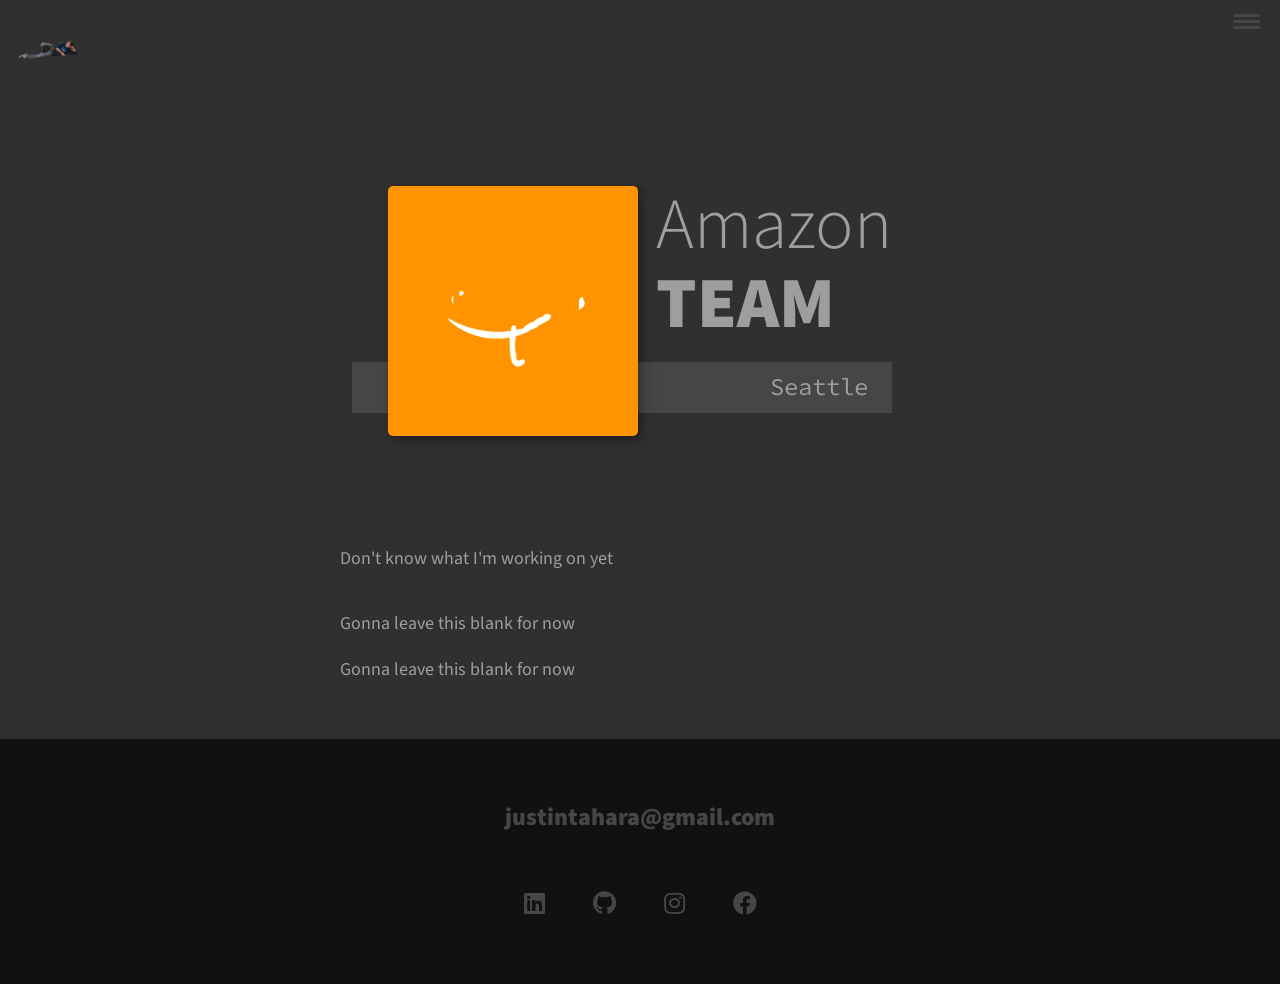
==== Amazon.html @ 8755643b "Added Easter Egg" ====
<!DOCTYPE html>
<html lang="en">
    <head>
        <meta charset="UTF-8">
        <meta name="viewport" content="width=device-width, initial-scale=1.0">
        <title>Justin's Personal Website</title>
        <link rel="stylesheet" href="https://cdnjs.cloudflare.com/ajax/libs/normalize/7.0.0/normalize.min.css">
        <link rel="stylesheet" href="https://cdnjs.cloudflare.com/ajax/libs/font-awesome/5.11.2/css/all.css" 
        integrity="sha256-46qynGAkLSFpVbEBog43gvNhfrOj+BmwXdxFgVK/Kvc=" crossorigin="anonymous" /> 

        <!-- Update these with your own fonts -->
        <link href="https://fonts.googleapis.com/css?family=Source+Code+Pro:400,900|Source+Sans+Pro:300,900&display=swap" rel="stylesheet">

        <link rel="stylesheet" href="css/style.css">

    </head>
    <body>
        <header>
            <div class="logo">
                <img src="img/justin.png" alt="" class="logo__img" href="https://justin1026time.wixsite.com/justintahara">
            </div>
            <button class="nav-toggle" aria-label="toggle navigation">
                <span class="hamburger"></span>
            </button>
            <nav class="nav">
                <ul class="nav__list">
                    <li class="nav__item"><a href="index.html" class="nav__link">Home</a></li>
                    <li class="nav__item"><a href="index.html#about" class="nav__link">About me</a></li>
                    <li class="nav__item"><a href="index.html#experience" class="nav__link">Experience</a></li>
                    <li class="nav__item"><a href="index.html#services" class="nav__link">My Hobbies</a></li>
                </ul>
            </nav>
        </header>

        <!-- Introduction -->
        <section class="intro">
            <h1 class="section__title section__title--intro">
                Amazon <strong>TEAM</strong>
            </h1>
            <p class="section__subtitle section__subtitle--intro">Seattle</p>
            <img src="img/Amazon.gif" alt="logo" class="intro__img rounded-corners">
        </section>

        <div class="portfolio-item-individual">
            <p>Don't know what I'm working on yet</p>
            <img src="img/" alt="">
            <p>Gonna leave this blank for now</p>
            <p>Gonna leave this blank for now</p>
        </div>

         <!-- Footer -->
         <footer class="footer">
            <!-- replace with your own email address -->
            <a href="mailto:justintahara@gmail.com" class="footer__link">justintahara@gmail.com</a>
                <ul class="social-list">
                    <li class="social-list__item">
                        <a class="social-list__link" href="https://www.linkedin.com/in/justintahara/">
                            <i class="fab fa-linkedin"></i>
                        </a>
                    </li>
                    <li class="social-list__item">
                        <a class="social-list__link" href="https://github.com/Tahara26">
                            <i class="fab fa-github"></i>
                        </a>
                    </li>
                    <li class="social-list__item">
                        <a class="social-list__link" href="https://www.instagram.com/justintahara/">
                            <i class="fab fa-instagram"></i>
                        </a>
                    </li>
                    <li class="social-list__item">
                        <a class="social-list__link" href="https://www.facebook.com/justin.tahara">
                            <i class="fab fa-facebook"></i>
                        </a>
                    </li>
                </ul>
        </footer>

        <script src="js/index.js"></script>

    </body>
</html>
---- css/style.css ----
*,
*::before,
*::after {
    box-sizing: border-box;
}

/* Custom Properties, update these for your own design */

:root {
    --ff-primary: 'Source Sans Pro', sans-serif;
    --ff-secondary: 'Source Code Pro', monospace;
    
    --fw-reg: 300;
    --fw-bold: 900;
    
    --clr-light: #303030;
    --clr-dark: rgb(158, 158, 158);
    --clr-accent: #464646;
    
    --fs-h1: 3rem;
    --fs-h2: 2.25rem;
    --fs-h3: 1.25rem;
    --fs-body: 1rem;

    --bs: 0.25em 0.25em 0.75em rgba(0,0,0,.25),
          0.125em 0.125em 0.25em rgba(0,0,0,.15);
}

@media (min-width: 800px) {
    :root {
        --fs-h1: 4.5rem;
        --fs-h2: 3.75rem;
        --fs-h3: 1.5rem;
        --fs-body: 1.125rem;
    }
}

/* General styles */

html {
    scroll-behavior: smooth;
}

body {
    background: var(--clr-light);
    color: var(--clr-dark);
    margin: 0;
    font-family: var(--ff-primary);
    font-size: var(--fs-body);
    line-height: 1.6;
}

section {
    padding: 5em 2em;
}

img {
    display: block;
    max-width: 100%;
}

strong { font-weight: var(--fw-bold) }

:focus {
    outline: 3px solid var(--clr-accent);
    outline-offset: 3px;
}

/* Buttons */

.btn {
    display: inline-block;
    padding: .5em 2.5em;
    background: var(--clr-accent);
    color: var(--clr-dark);
    text-decoration: none;
    cursor: pointer;
    font-size: .8rem;
    text-transform: uppercase;
    letter-spacing: 2px;
    font-weight: var(--fw-bold);
    transition: transform 200ms ease-in-out;
}

.btn:hover {
    transform: scale(1.1);
}

/* Typography */

h1,
h2,
h3 {
    line-height: 1.1;
    margin: 0;
}

h1 { font-size: var(--fs-h1) }
h2 { font-size: var(--fs-h2) }
h3 { font-size: var(--fs-h3) }


.section__title {
    margin-bottom: .25em;
}

.section__title--intro {
    font-weight: var(--fw-reg);
}

.section__title--intro strong {
    display: block;
}

.section__subtitle {
    margin: 0;
    font-size: var(--fs-h3);
}

.section__subtitle--intro,
.section__subtitle--about {
    background: var(--clr-accent);
    padding: .25em 1em;
    font-family: var(--ff-secondary);
    margin-bottom: 1em;
}

.section__subtitle--work {
    color: var(--clr-accent);
    font-weight: var(--fw-bold);
    margin-bottom: 2em;
}

/* header */

header {
    display: flex;
    justify-content: space-between;
    padding: 1em;
}

.logo {
    max-width: 100px;
}

.logo__img {
    width: 60%; /* Will shrink image to 30% of its original width */
    height: auto; 
}

.nav {
    position: fixed;
    background: var(--clr-dark);
    color: var(--clr-light);
    top: 0;
    bottom: 0;
    left: 0;
    right: 0;
    z-index: 100;
    
    transform: translateX(100%);
    transition: transform 250ms cubic-bezier(.5, 0, .5, 1);
}

.nav__list {
    list-style: none;
    display: flex;
    height: 100%;
    flex-direction: column;
    justify-content: space-evenly;
    align-items: center;
    margin: 0;
    padding: 0;
}

.nav__link {
    color: inherit;
    font-weight: var(--fw-bold);
    font-size: var(--fs-h2);
    text-decoration: none;
}

.nav__link:hover {
    color: var(--clr-accent);
}

.nav-toggle {
    padding: .5em;
    background: transparent;
    border: 0;
    cursor: pointer;
    position: absolute;
    right: 1em;
    top: 1em;
    z-index: 1000;
}

.nav-open .nav {
    transform: translateX(0);
}

.nav-open .nav-toggle {
    position: fixed;
}

.nav-open .hamburger {
    transform: rotate(.625turn);
}

.nav-open .hamburger::before {
    transform: rotate(90deg) translateX(-6px);
}

.nav-open .hamburger::after {
    opacity: 0;
}

.hamburger {
    display: block;
    position: relative;
}

.hamburger,
.hamburger::before,
.hamburger::after {
    background: var(--clr-accent);
    width: 2em;
    height: 3px;
    border-radius: 1em;
    transition: transform 250ms ease-in-out;
}

.hamburger::before,
.hamburger::after {
    content: '';
    position: absolute;
    left: 0;
    right: 0;
}

.hamburger::before { top: 6px; }
.hamburger::after { bottom: 6px; }

/*  Intro section  */

.intro {
    position: relative;
}

.intro__img {
    box-shadow: var(--bs);
    width: 20%; /* Will shrink image to 30% of its original width */
    height: auto; 
    border-radius: 5px;
}

.section__subtitle--intro {
    display: inline-block;
}

@media (min-width: 600px) {
    .intro {
        display: grid;
        width: min-content;
        margin: 0 auto;
        grid-column-gap: 1em;
        grid-template-areas: 
            "img title"
            "img subtitle";
        grid-template-columns: min-content max-content;
    }
    
    .intro__img {
        grid-area: img;
        min-width: 250px;
        position: relative;
        z-index: 2;
    }    
    
    .section__subtitle--intro {
        align-self: start;
        grid-column: -1 / 1;
        grid-row: 2;
        text-align: right;
        position: relative;
        left: -1.5em;
        width: calc(100% + 1.5em);
    }
}

/*  My services section  */

.my-services {
    background-color: var(--clr-dark);
    background-image: url(../img/services-bg.jpg);
    background-size: cover;
    /* background-blend-mode: multiply; */
    color: var(--clr-light);
    text-align: center;
}

.section__title--services {
    color: var(--clr-accent);
    position: relative;
}

.section__title--services::after {
    content: '';
    display: block;
    width: 2em;
    height: 1px;
    margin: 0.5em auto 1em;
    background: var(--clr-light);
    opacity: 0.25;
}

.services {
    margin-bottom: 4em;
}

.service {
    max-width: 500px;
    margin: 0 auto;
}

@media (min-width: 800px) {
    .services {
        display: flex;
        max-width: 1000px;
        margin-left: auto;
        margin-right: auto;
    }
    
    .service + .service {
        margin-left: 2em;
    }
}

.about-me {
    max-width: 1000px;
    margin: 0 auto;
}

.about-me__img {
    box-shadow: var(--bs);
    width: 100%; /* Will shrink image to 30% of its original width */
    height: auto; 
    border-radius: 5px;
}

@media (min-width: 600px) {
    .about-me {
        display: grid;
        grid-template-columns: 1fr 200px;
        grid-template-areas: 
            "title img"
            "subtitle img"
            "text img";
        grid-column-gap: 2em;
    }
    
    .section__title--about {
        grid-area: title;
    }
    
    .section__subtitle--about {
        grid-column: 1 / -1;
        grid-row: 2;
        position: relative;
        left: -1em;
        width: calc(100% + 2em);
        padding-left: 1em;
        padding-right: calc(200px + 4em);
    }
    
    .about-me__img {
        grid-area: img;
        position: relative;
        z-index: 2;
    }
}

/* My Work */

.my-work {
    background-color: var(--clr-dark);
    color: var(--clr-light);
    text-align: center;    
}

.portfolio {
    display: grid;
    grid-template-columns: repeat(auto-fit, minmax(300px, 1fr));
}

.portfolio__item {
    background: var(--clr-accent);
    overflow: hidden;
}

.portfolio__img {
    transition: 
        transform 750ms cubic-bezier(.5, 0, .5, 1),
        opacity 250ms linear;
}

.portfolio__item:focus {
    position: relative;
    z-index: 2;
}

.portfolio__img:hover,
.portfolio__item:focus .portfolio__img {
    transform: scale(1.2);
    opacity: .5;
}


/* footer */

.footer {
    background: #111;
    color: var(--clr-accent);
    text-align: center;
    padding: 2.5em 0;
    font-size: var(--fs-h3);

}

.footer a { 
    color: inherit;
    text-decoration: none;
}

.footer__link {
    font-weight: var(--fw-bold);
}

.footer__link:hover,
.social-list__link:hover {
    opacity: .7;
}

.footer__link:hover {
    text-decoration: underline;
}

.social-list {
    list-style: none;
    display: flex;
    justify-content: center;
    margin: 2em 0 0;
    padding: 0;
}

.social-list__item {
    margin: 0 .5em;
}

.social-list__link {
    padding: .5em;
}

/* Individual portfolio item styles */

.portfolio-item-individual {
    padding: 0 2em 2em;
    max-width: 1000px;
    margin: 0 auto;
}

.portfolio-item-individual p {
    max-width: 600px;
    margin-left: auto;
    margin-right: auto;
}
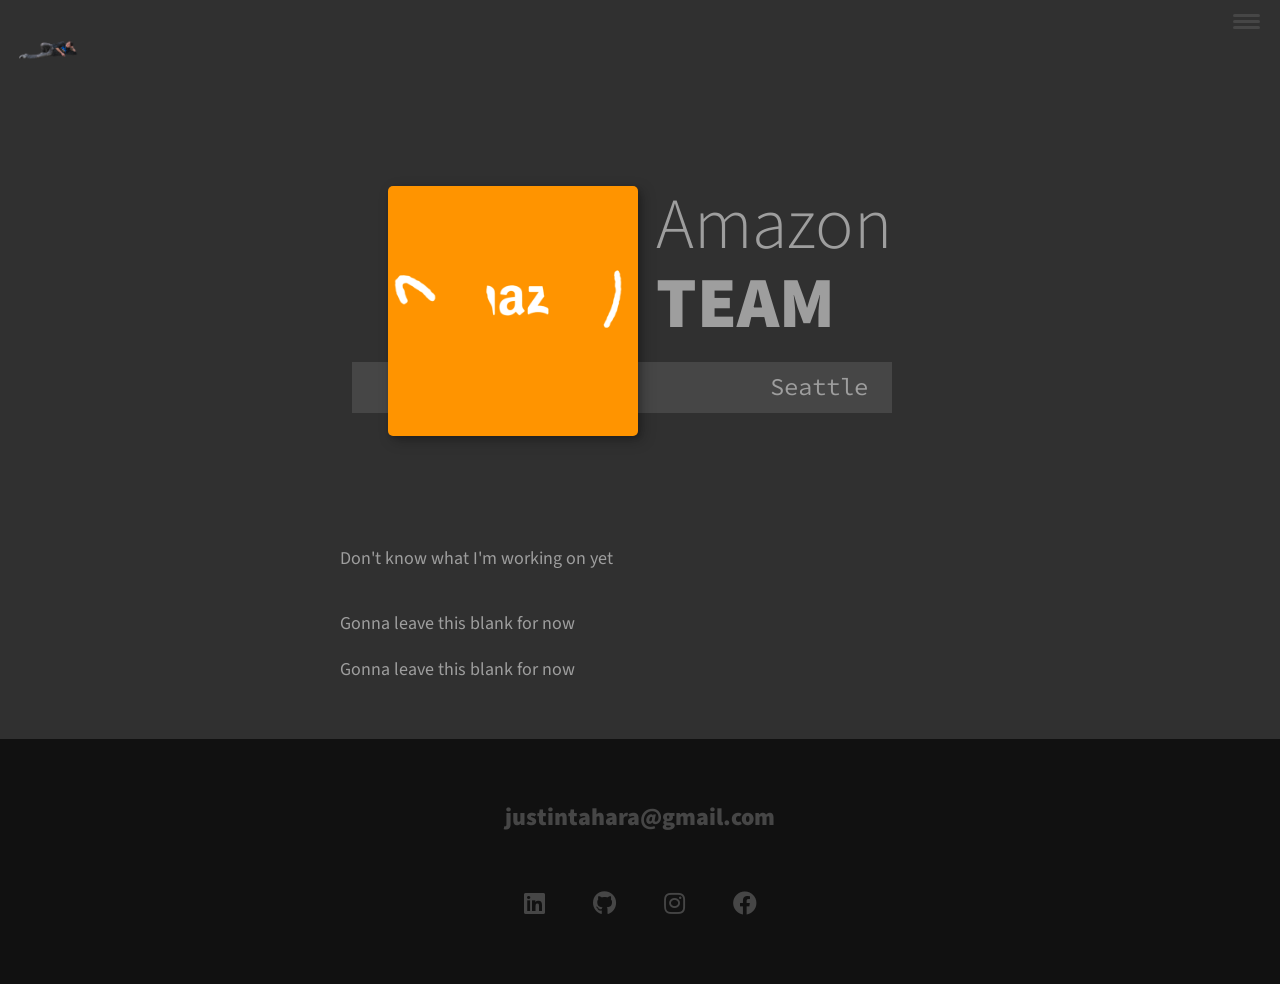
==== commit 07dd30e3: "Fixing Easter Egg" ====
--- a/Amazon.html
+++ b/Amazon.html
@@ -17,7 +17,9 @@
     <body>
         <header>
             <div class="logo">
-                <img src="img/justin.png" alt="" class="logo__img" href="https://justin1026time.wixsite.com/justintahara">
+                <a href="https://justin1026time.wixsite.com/justintahara">
+                    <img src="img/justin.png" alt="" class="logo__img">
+                </a>
             </div>
             <button class="nav-toggle" aria-label="toggle navigation">
                 <span class="hamburger"></span>
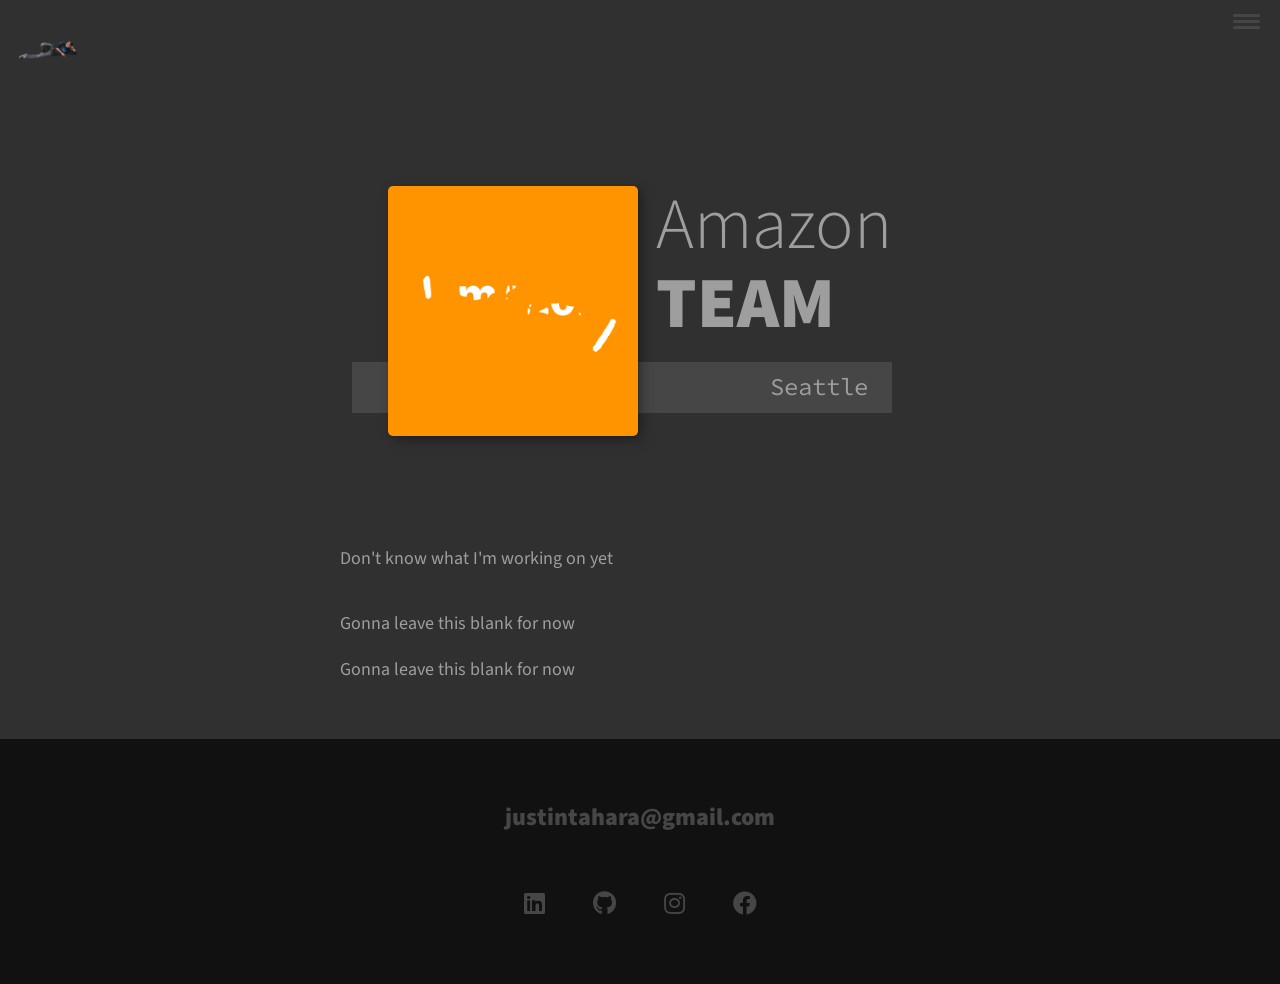
==== commit 6c4f3002: "Fixing up some text" ====
--- a/Amazon.html
+++ b/Amazon.html
@@ -45,7 +45,7 @@
 
         <div class="portfolio-item-individual">
             <p>Don't know what I'm working on yet</p>
-            <img src="img/" alt="">
+            <img src="img/" alt="" class="intro__img--site">
             <p>Gonna leave this blank for now</p>
             <p>Gonna leave this blank for now</p>
         </div>
--- a/css/style.css
+++ b/css/style.css
@@ -249,7 +249,7 @@
 
 .intro__img {
     box-shadow: var(--bs);
-    width: 20%; /* Will shrink image to 30% of its original width */
+    width: 100%; /* Will shrink image to 30% of its original width */
     height: auto; 
     border-radius: 5px;
 }
@@ -473,4 +473,11 @@
     max-width: 600px;
     margin-left: auto;
     margin-right: auto;
+}
+
+.intro__img--site {
+    box-shadow: var(--bs);
+    width: 100%; /* Will shrink image to 30% of its original width */
+    height: auto; 
+    border-radius: 5px;
 }
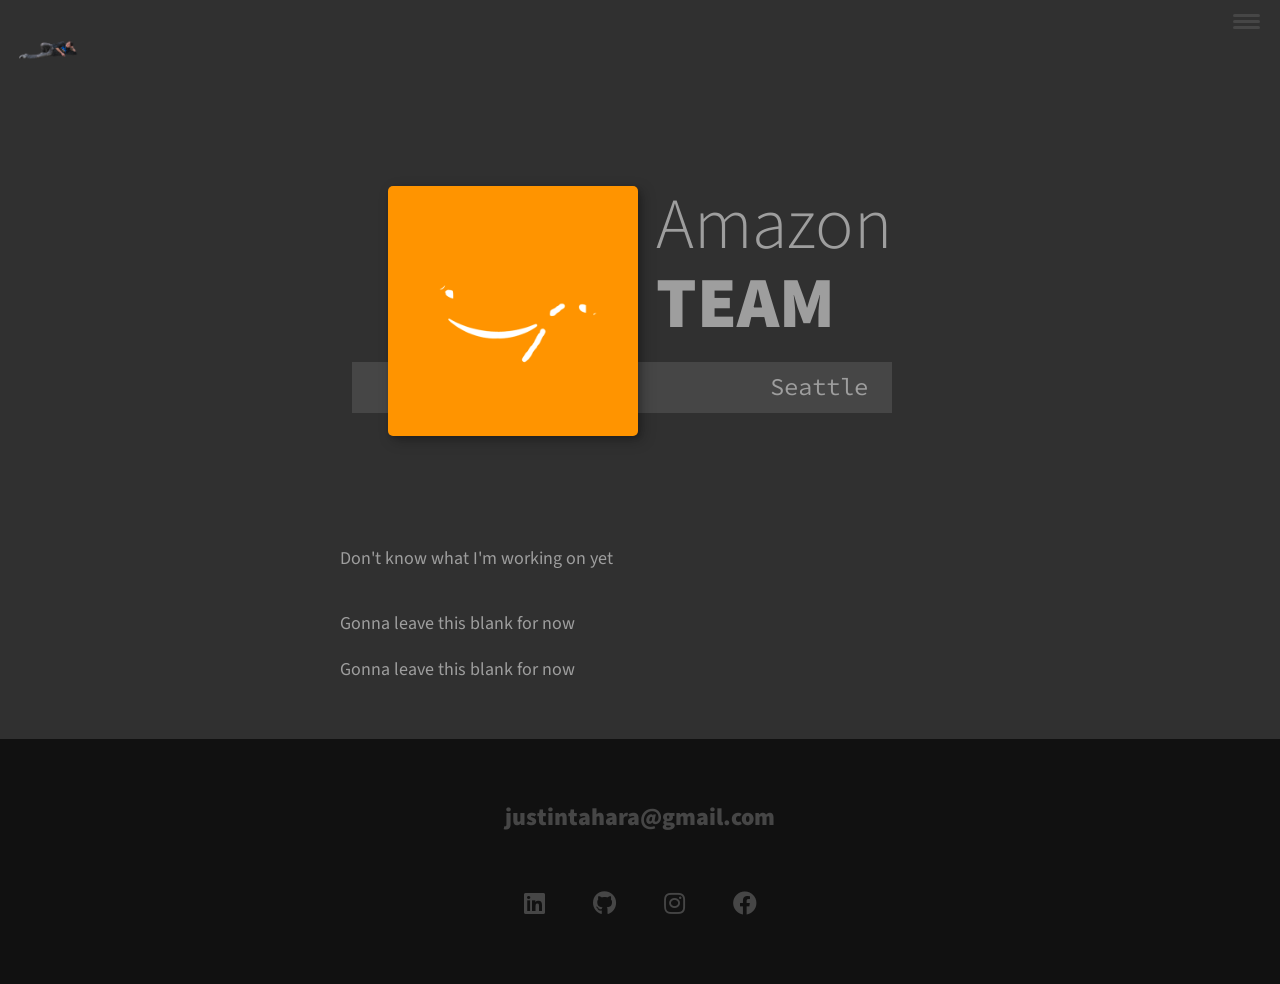
==== commit c2cc0deb: "Adding favicon" ====
--- a/Amazon.html
+++ b/Amazon.html
@@ -4,6 +4,7 @@
         <meta charset="UTF-8">
         <meta name="viewport" content="width=device-width, initial-scale=1.0">
         <title>Justin's Personal Website</title>
+        <link rel="icon" href="https://emojipedia-us.s3.dualstack.us-west-1.amazonaws.com/thumbs/120/apple/271/technologist-light-skin-tone_1f9d1-1f3fb-200d-1f4bb.png">
         <link rel="stylesheet" href="https://cdnjs.cloudflare.com/ajax/libs/normalize/7.0.0/normalize.min.css">
         <link rel="stylesheet" href="https://cdnjs.cloudflare.com/ajax/libs/font-awesome/5.11.2/css/all.css" 
         integrity="sha256-46qynGAkLSFpVbEBog43gvNhfrOj+BmwXdxFgVK/Kvc=" crossorigin="anonymous" /> 
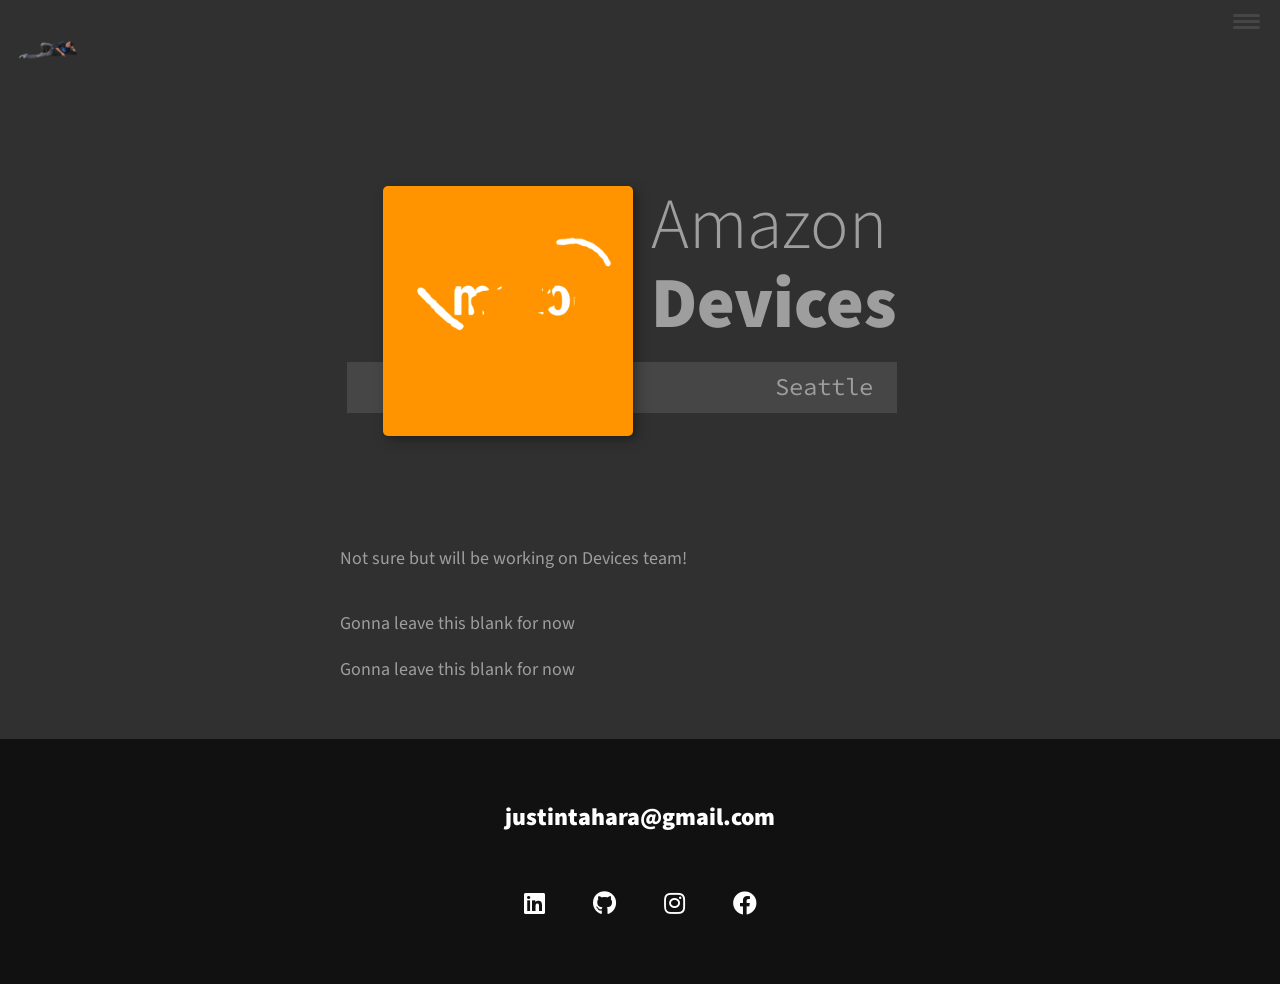
==== commit b6ad7905: "Update after WD and before Amazon" ====
--- a/Amazon.html
+++ b/Amazon.html
@@ -38,14 +38,14 @@
         <!-- Introduction -->
         <section class="intro">
             <h1 class="section__title section__title--intro">
-                Amazon <strong>TEAM</strong>
+                Amazon <strong>Devices</strong>
             </h1>
             <p class="section__subtitle section__subtitle--intro">Seattle</p>
             <img src="img/Amazon.gif" alt="logo" class="intro__img rounded-corners">
         </section>
 
         <div class="portfolio-item-individual">
-            <p>Don't know what I'm working on yet</p>
+            <p>Not sure but will be working on Devices team!</p>
             <img src="img/" alt="" class="intro__img--site">
             <p>Gonna leave this blank for now</p>
             <p>Gonna leave this blank for now</p>
--- a/css/style.css
+++ b/css/style.css
@@ -480,4 +480,24 @@
     width: 100%; /* Will shrink image to 30% of its original width */
     height: auto; 
     border-radius: 5px;
-}+}
+
+/* unvisited link */
+a:link {
+    color: white;
+  }
+  
+  /* visited link */
+  a:visited {
+    color: white;
+  }
+  
+  /* mouse over link */
+  a:hover {
+    color: var(--clr-dark);
+  }
+  
+  /* selected link */
+  a:active {
+    color: var(--clr-dark);
+  }
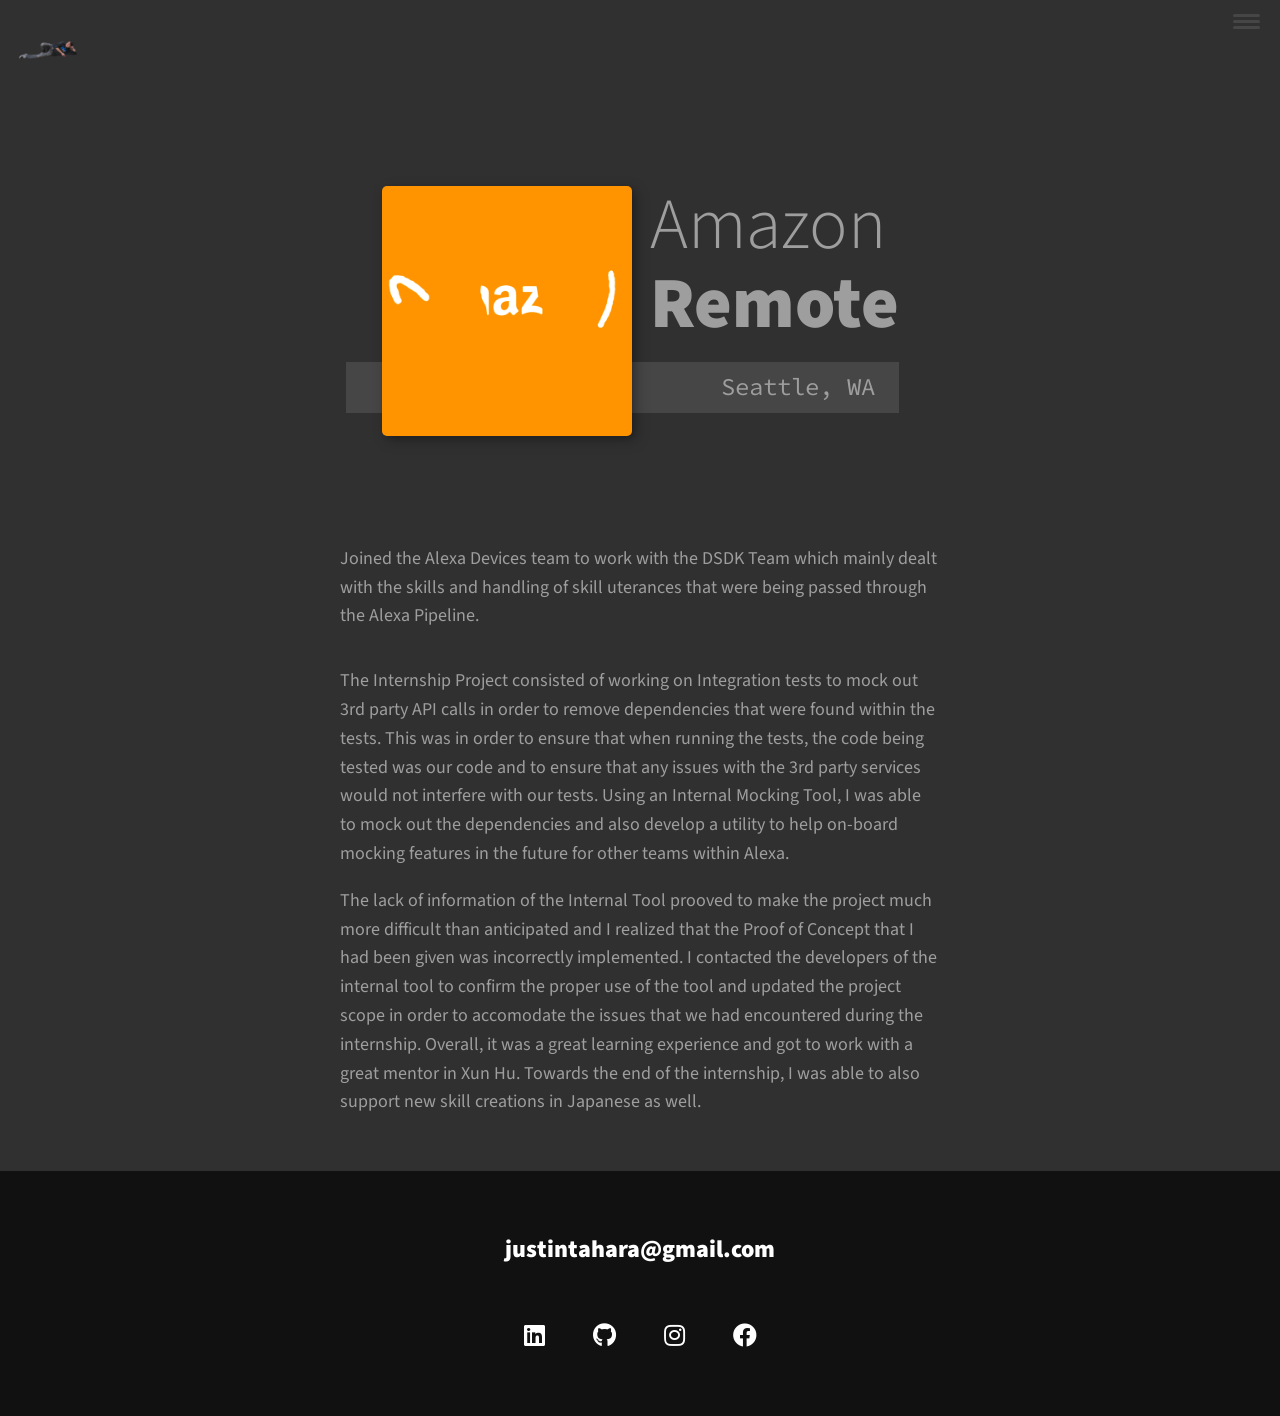
==== commit 8fe3a717: "Updated contents of Website after Amazon Internship" ====
--- a/Amazon.html
+++ b/Amazon.html
@@ -38,17 +38,17 @@
         <!-- Introduction -->
         <section class="intro">
             <h1 class="section__title section__title--intro">
-                Amazon <strong>Devices</strong>
+                Amazon <strong>Remote</strong>
             </h1>
-            <p class="section__subtitle section__subtitle--intro">Seattle</p>
+            <p class="section__subtitle section__subtitle--intro">Seattle, WA</p>
             <img src="img/Amazon.gif" alt="logo" class="intro__img rounded-corners">
         </section>
 
         <div class="portfolio-item-individual">
-            <p>Not sure but will be working on Devices team!</p>
+            <p>Joined the Alexa Devices team to work with the DSDK Team which mainly dealt with the skills and handling of skill uterances that were being passed through the Alexa Pipeline. </p>
             <img src="img/" alt="" class="intro__img--site">
-            <p>Gonna leave this blank for now</p>
-            <p>Gonna leave this blank for now</p>
+            <p>The Internship Project consisted of working on Integration tests to mock out 3rd party API calls in order to remove dependencies that were found within the tests. This was in order to ensure that when running the tests, the code being tested was our code and to ensure that any issues with the 3rd party services would not interfere with our tests. Using an Internal Mocking Tool, I was able to mock out the dependencies and also develop a utility to help on-board mocking features in the future for other teams within Alexa.</p>
+            <p>The lack of information of the Internal Tool prooved to make the project much more difficult than anticipated and I realized that the Proof of Concept that I had been given was incorrectly implemented. I contacted the developers of the internal tool to confirm the proper use of the tool and updated the project scope in order to accomodate the issues that we had encountered during the internship. Overall, it was a great learning experience and got to work with a great mentor in Xun Hu. Towards the end of the internship, I was able to also support new skill creations in Japanese as well.</p>
         </div>
 
          <!-- Footer -->
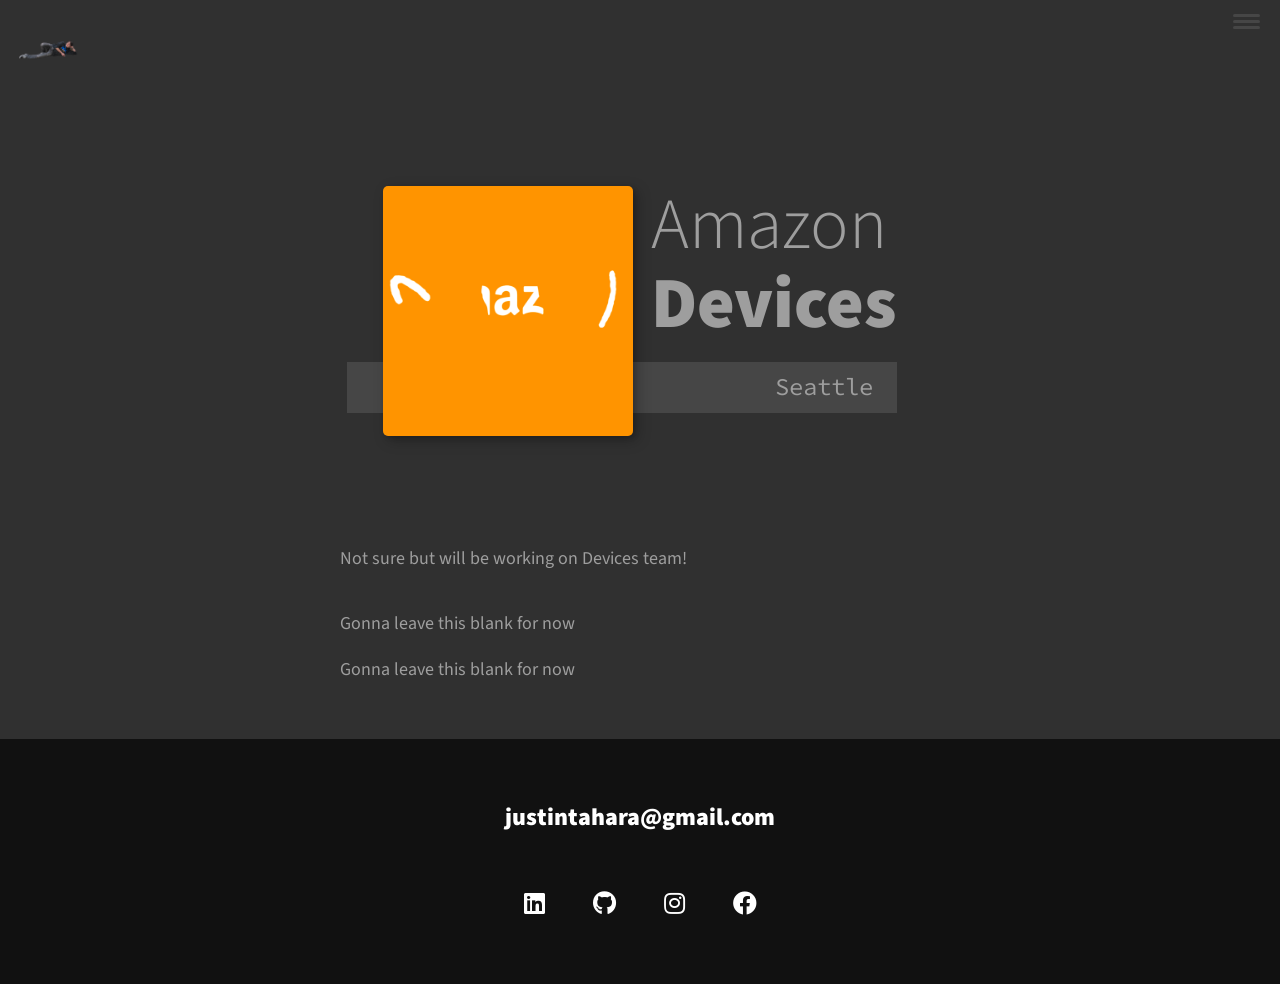
==== commit b4317f1f: "Revert "Updated contents of Website after Amazon Internship" This reverts commit 8fe3a717645ad5e789b" ====
--- a/Amazon.html
+++ b/Amazon.html
@@ -38,17 +38,17 @@
         <!-- Introduction -->
         <section class="intro">
             <h1 class="section__title section__title--intro">
-                Amazon <strong>Remote</strong>
+                Amazon <strong>Devices</strong>
             </h1>
-            <p class="section__subtitle section__subtitle--intro">Seattle, WA</p>
+            <p class="section__subtitle section__subtitle--intro">Seattle</p>
             <img src="img/Amazon.gif" alt="logo" class="intro__img rounded-corners">
         </section>
 
         <div class="portfolio-item-individual">
-            <p>Joined the Alexa Devices team to work with the DSDK Team which mainly dealt with the skills and handling of skill uterances that were being passed through the Alexa Pipeline. </p>
+            <p>Not sure but will be working on Devices team!</p>
             <img src="img/" alt="" class="intro__img--site">
-            <p>The Internship Project consisted of working on Integration tests to mock out 3rd party API calls in order to remove dependencies that were found within the tests. This was in order to ensure that when running the tests, the code being tested was our code and to ensure that any issues with the 3rd party services would not interfere with our tests. Using an Internal Mocking Tool, I was able to mock out the dependencies and also develop a utility to help on-board mocking features in the future for other teams within Alexa.</p>
-            <p>The lack of information of the Internal Tool prooved to make the project much more difficult than anticipated and I realized that the Proof of Concept that I had been given was incorrectly implemented. I contacted the developers of the internal tool to confirm the proper use of the tool and updated the project scope in order to accomodate the issues that we had encountered during the internship. Overall, it was a great learning experience and got to work with a great mentor in Xun Hu. Towards the end of the internship, I was able to also support new skill creations in Japanese as well.</p>
+            <p>Gonna leave this blank for now</p>
+            <p>Gonna leave this blank for now</p>
         </div>
 
          <!-- Footer -->
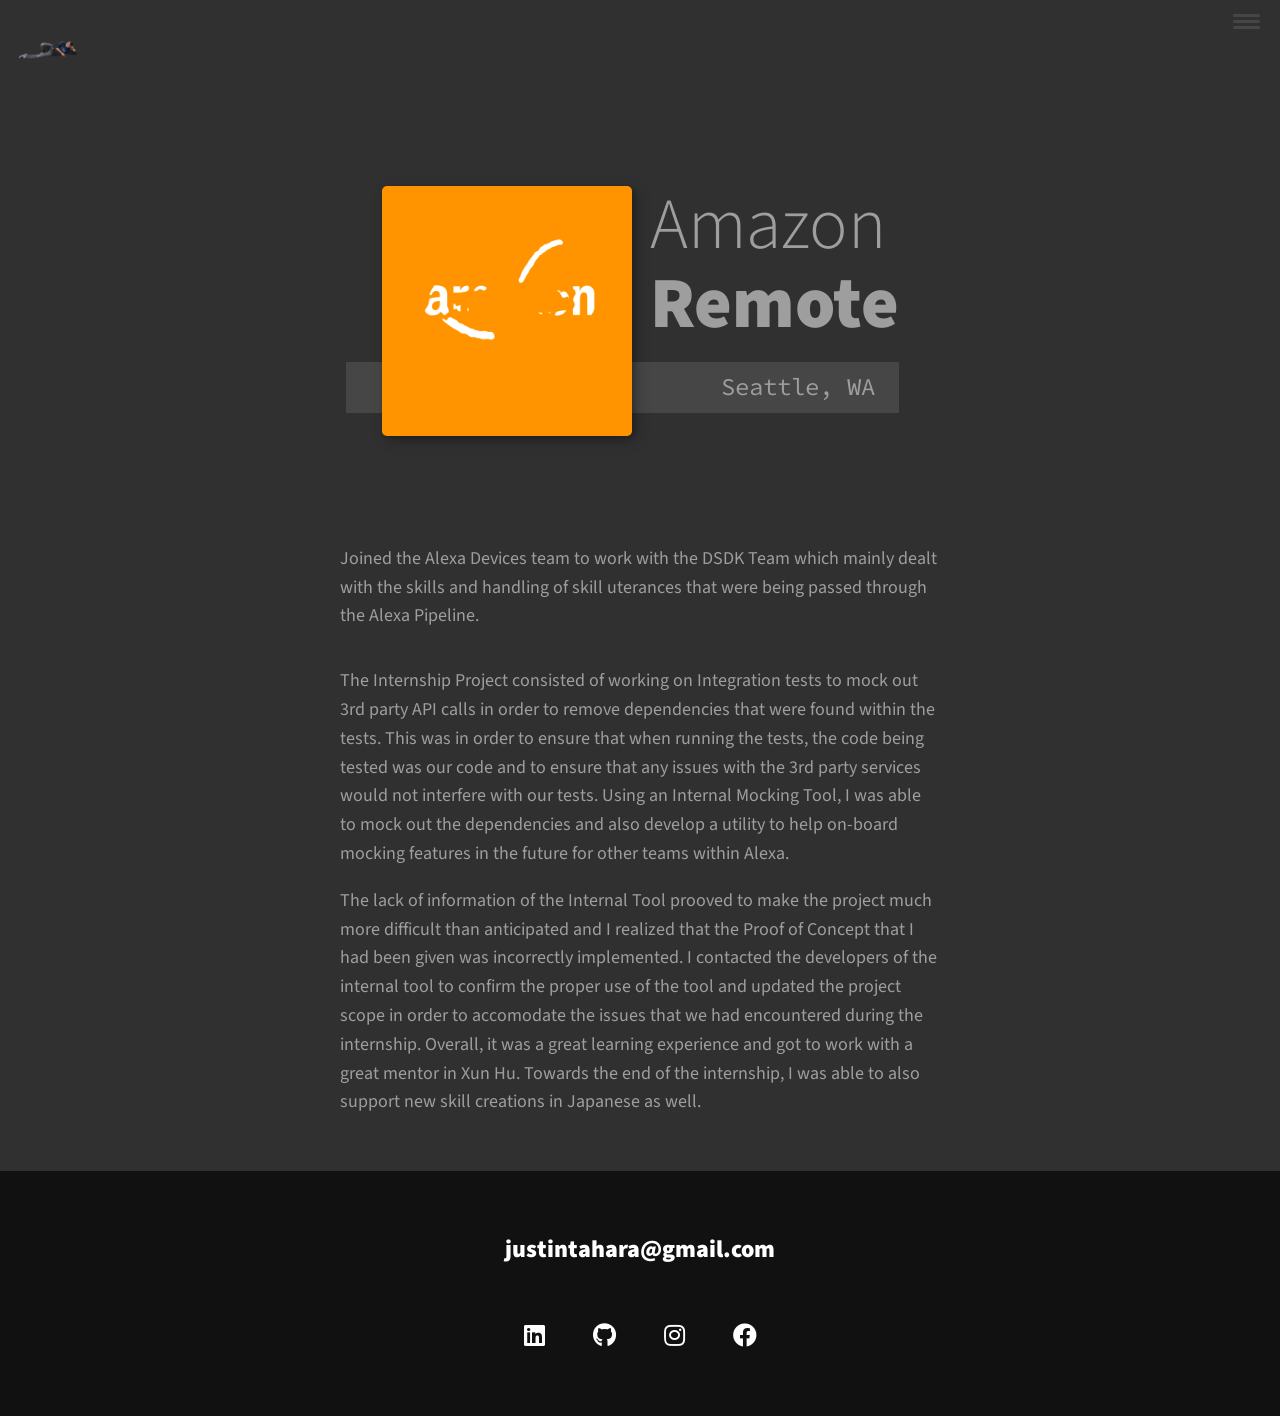
==== commit 5e5344d1: "Trying to revert" ====
--- a/Amazon.html
+++ b/Amazon.html
@@ -38,17 +38,17 @@
         <!-- Introduction -->
         <section class="intro">
             <h1 class="section__title section__title--intro">
-                Amazon <strong>Devices</strong>
+                Amazon <strong>Remote</strong>
             </h1>
-            <p class="section__subtitle section__subtitle--intro">Seattle</p>
+            <p class="section__subtitle section__subtitle--intro">Seattle, WA</p>
             <img src="img/Amazon.gif" alt="logo" class="intro__img rounded-corners">
         </section>
 
         <div class="portfolio-item-individual">
-            <p>Not sure but will be working on Devices team!</p>
+            <p>Joined the Alexa Devices team to work with the DSDK Team which mainly dealt with the skills and handling of skill uterances that were being passed through the Alexa Pipeline. </p>
             <img src="img/" alt="" class="intro__img--site">
-            <p>Gonna leave this blank for now</p>
-            <p>Gonna leave this blank for now</p>
+            <p>The Internship Project consisted of working on Integration tests to mock out 3rd party API calls in order to remove dependencies that were found within the tests. This was in order to ensure that when running the tests, the code being tested was our code and to ensure that any issues with the 3rd party services would not interfere with our tests. Using an Internal Mocking Tool, I was able to mock out the dependencies and also develop a utility to help on-board mocking features in the future for other teams within Alexa.</p>
+            <p>The lack of information of the Internal Tool prooved to make the project much more difficult than anticipated and I realized that the Proof of Concept that I had been given was incorrectly implemented. I contacted the developers of the internal tool to confirm the proper use of the tool and updated the project scope in order to accomodate the issues that we had encountered during the internship. Overall, it was a great learning experience and got to work with a great mentor in Xun Hu. Towards the end of the internship, I was able to also support new skill creations in Japanese as well.</p>
         </div>
 
          <!-- Footer -->
